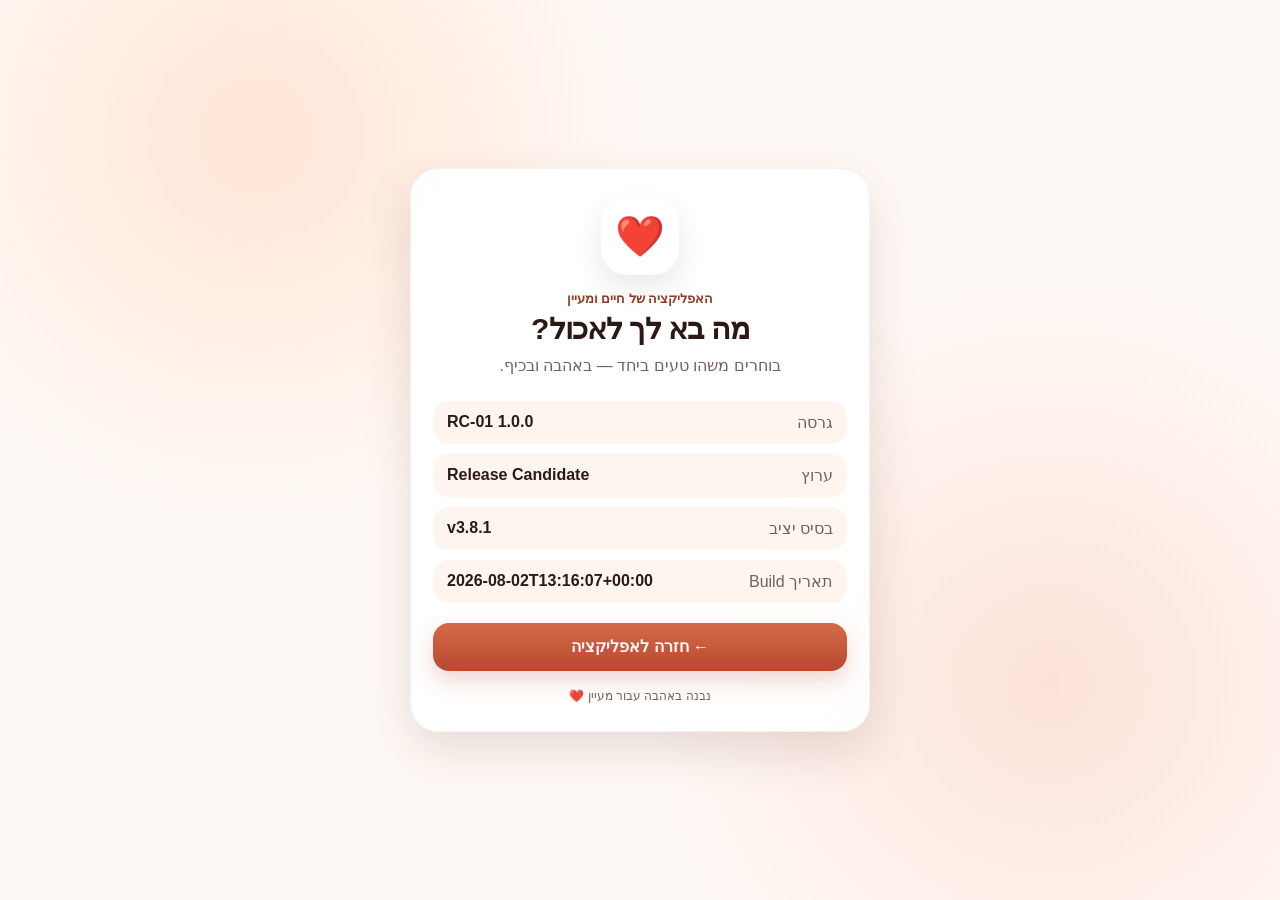
==== about.html @ 9ab201d4 "Add files via upload" ====
<!doctype html>
<html lang="he" dir="rtl">
<head>
  <meta charset="utf-8">
  <meta name="viewport" content="width=device-width, initial-scale=1, viewport-fit=cover">
  <meta name="theme-color" content="#7a3d24">
  <title>אודות — מה בא לך לאכול?</title>
  <style>
    :root {
      color-scheme: light;
      --bg:#fff9f5;
      --surface:rgba(255,255,255,.94);
      --text:#2b1a14;
      --muted:#756159;
      --accent:#c75b39;
      --accent-dark:#8c3c26;
      --shadow:0 18px 48px rgba(71,34,21,.14);
    }
    * { box-sizing:border-box; }
    body {
      min-height:100dvh;
      margin:0;
      display:grid;
      place-items:center;
      padding:max(22px,env(safe-area-inset-top))
              max(18px,env(safe-area-inset-right))
              max(22px,env(safe-area-inset-bottom))
              max(18px,env(safe-area-inset-left));
      font-family:Arial,"Noto Sans Hebrew",sans-serif;
      color:var(--text);
      background:
        radial-gradient(circle at 20% 15%,rgba(255,215,191,.58),transparent 30%),
        radial-gradient(circle at 82% 76%,rgba(247,196,179,.42),transparent 32%),
        var(--bg);
    }
    main {
      width:min(100%,460px);
      padding:28px 22px;
      border:1px solid rgba(123,67,43,.07);
      border-radius:28px;
      background:var(--surface);
      box-shadow:var(--shadow);
      text-align:center;
      backdrop-filter:blur(14px);
    }
    .logo {
      width:78px;
      height:78px;
      display:grid;
      place-items:center;
      margin:0 auto 16px;
      border-radius:26px;
      background:#fff;
      box-shadow:0 12px 28px rgba(71,34,21,.10);
      font-size:40px;
    }
    .eyebrow {
      margin:0 0 5px;
      color:var(--accent-dark);
      font-size:13px;
      font-weight:800;
    }
    h1 {
      margin:0;
      font-size:30px;
      letter-spacing:-.03em;
    }
    .subtitle {
      margin:8px 0 22px;
      color:var(--muted);
      line-height:1.55;
    }
    .info {
      display:grid;
      gap:10px;
      margin:0 0 20px;
      text-align:right;
    }
    .row {
      display:flex;
      justify-content:space-between;
      gap:16px;
      padding:12px 14px;
      border-radius:16px;
      background:rgba(255,244,237,.86);
    }
    .row span { color:var(--muted); }
    .row strong { text-align:left; overflow-wrap:anywhere; }
    .back {
      width:100%;
      min-height:48px;
      display:inline-flex;
      align-items:center;
      justify-content:center;
      border-radius:16px;
      background:linear-gradient(180deg,#d36b47,#b94830);
      color:#fff;
      text-decoration:none;
      font-weight:900;
      box-shadow:0 10px 22px rgba(185,72,48,.22);
    }
    footer {
      margin-top:18px;
      color:var(--muted);
      font-size:12px;
    }
  </style>
</head>
<body>
  <main>
    <div class="logo">❤️</div>
    <p class="eyebrow">האפליקציה של חיים ומעיין</p>
    <h1>מה בא לך לאכול?</h1>
    <p class="subtitle">בוחרים משהו טעים ביחד — באהבה ובכיף.</p>

    <section class="info" aria-label="פרטי גרסה">
      <div class="row"><span>גרסה</span><strong>1.0.0 RC‑01</strong></div>
      <div class="row"><span>ערוץ</span><strong>Release Candidate</strong></div>
      <div class="row"><span>בסיס יציב</span><strong>v3.8.1</strong></div>
      <div class="row"><span>תאריך Build</span><strong>2026-08-02T13:16:07+00:00</strong></div>
    </section>

    <a class="back" href="index.html">← חזרה לאפליקציה</a>
    <footer>נבנה באהבה עבור מעיין ❤️</footer>
  </main>
</body>
</html>
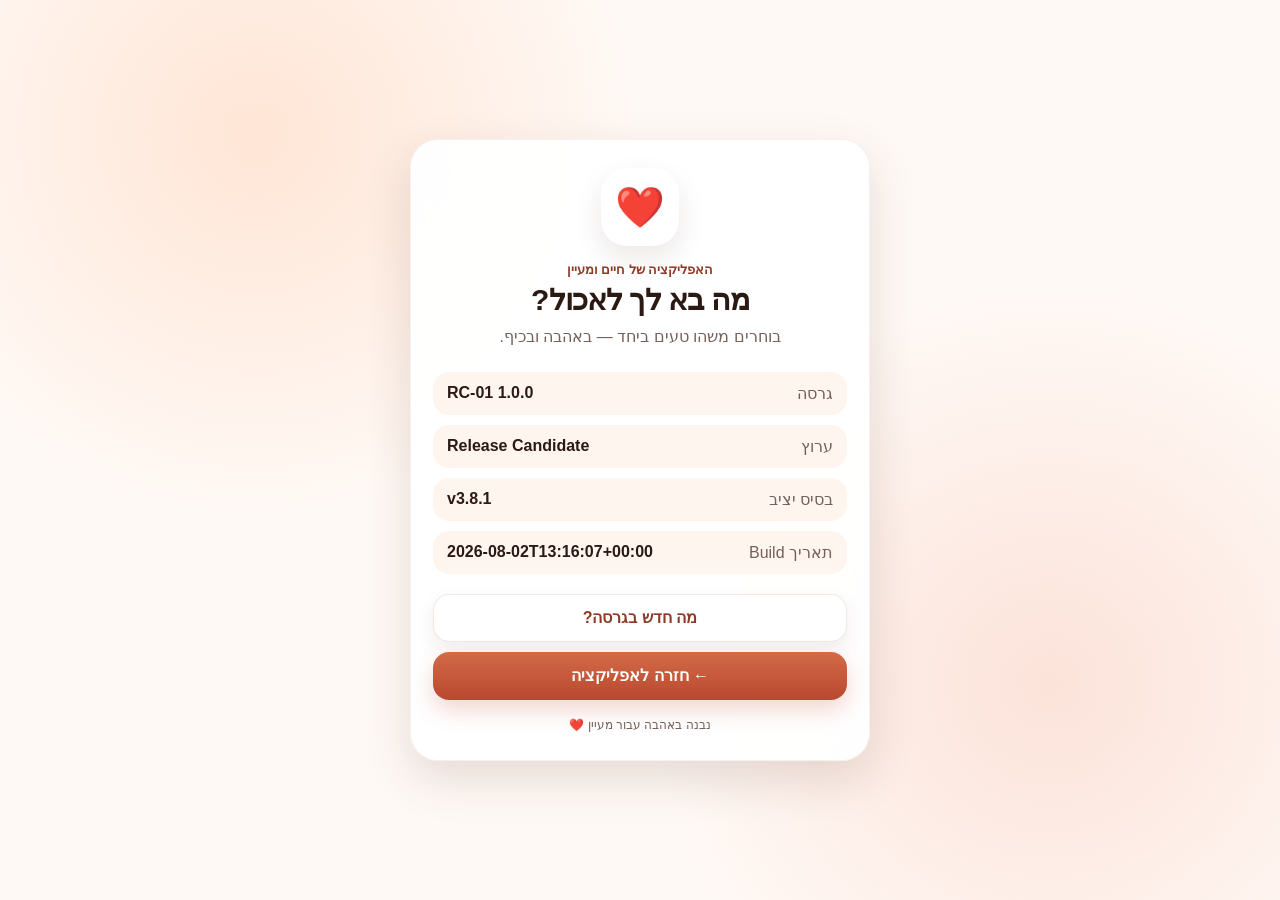
==== commit 00e2f00d: "Add files via upload" ====
--- a/about.html
+++ b/about.html
@@ -86,6 +86,10 @@
     }
     .row span { color:var(--muted); }
     .row strong { text-align:left; overflow-wrap:anywhere; }
+    .about-actions {
+      display:grid;
+      gap:10px;
+    }
     .back {
       width:100%;
       min-height:48px;
@@ -98,6 +102,12 @@
       text-decoration:none;
       font-weight:900;
       box-shadow:0 10px 22px rgba(185,72,48,.22);
+    }
+    .back.secondary {
+      background:#fff;
+      color:var(--accent-dark);
+      border:1px solid rgba(123,67,43,.12);
+      box-shadow:0 8px 20px rgba(71,34,21,.08);
     }
     footer {
       margin-top:18px;
@@ -120,7 +130,10 @@
       <div class="row"><span>תאריך Build</span><strong>2026-08-02T13:16:07+00:00</strong></div>
     </section>
 
-    <a class="back" href="index.html">← חזרה לאפליקציה</a>
+    <div class="about-actions">
+      <a class="back secondary" href="release-notes.html">מה חדש בגרסה?</a>
+      <a class="back" href="index.html">← חזרה לאפליקציה</a>
+    </div>
     <footer>נבנה באהבה עבור מעיין ❤️</footer>
   </main>
 </body>
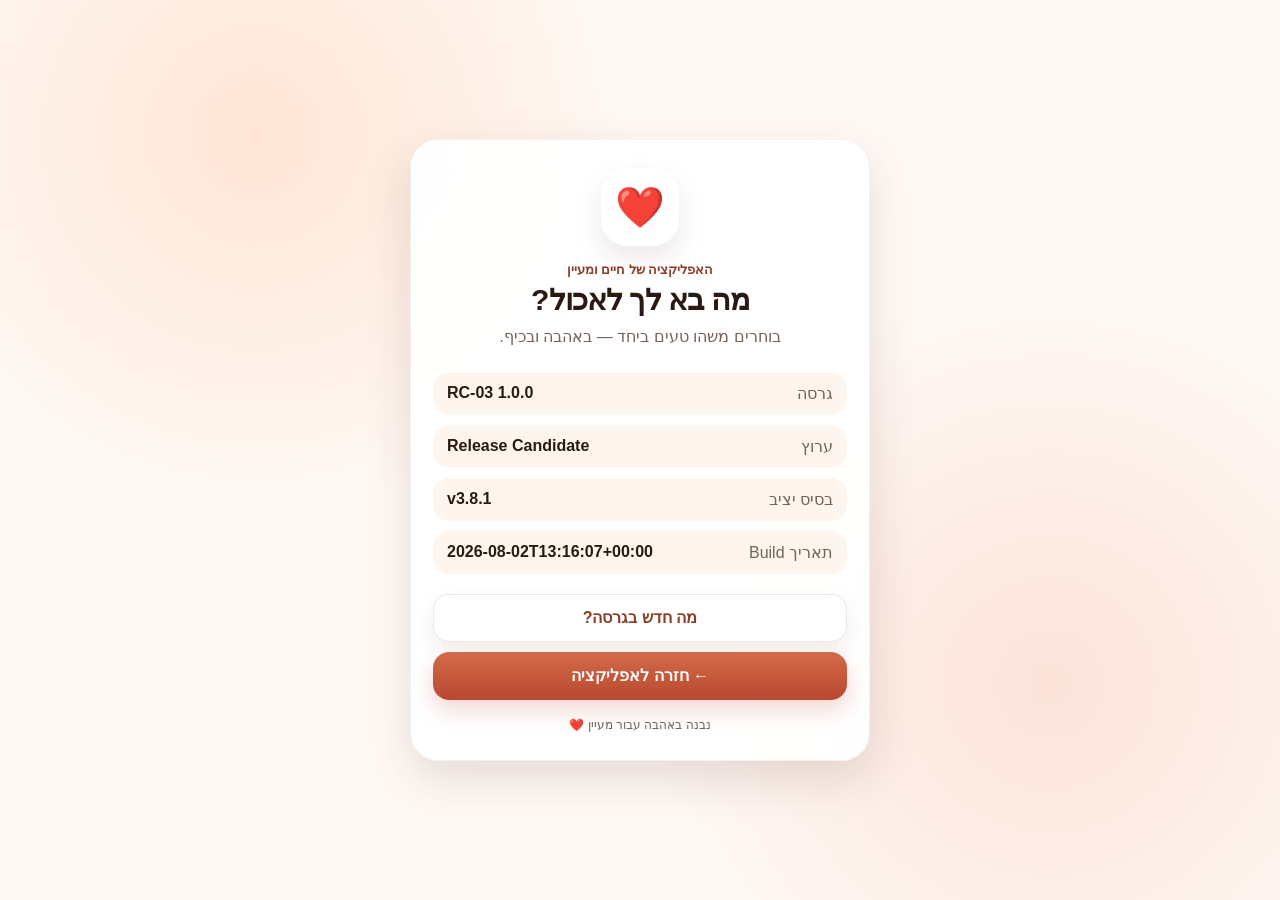
==== commit 3ca43822: "Add files via upload" ====
--- a/about.html
+++ b/about.html
@@ -124,7 +124,7 @@
     <p class="subtitle">בוחרים משהו טעים ביחד — באהבה ובכיף.</p>
 
     <section class="info" aria-label="פרטי גרסה">
-      <div class="row"><span>גרסה</span><strong>1.0.0 RC‑01</strong></div>
+      <div class="row"><span>גרסה</span><strong>1.0.0 RC‑03</strong></div>
       <div class="row"><span>ערוץ</span><strong>Release Candidate</strong></div>
       <div class="row"><span>בסיס יציב</span><strong>v3.8.1</strong></div>
       <div class="row"><span>תאריך Build</span><strong>2026-08-02T13:16:07+00:00</strong></div>
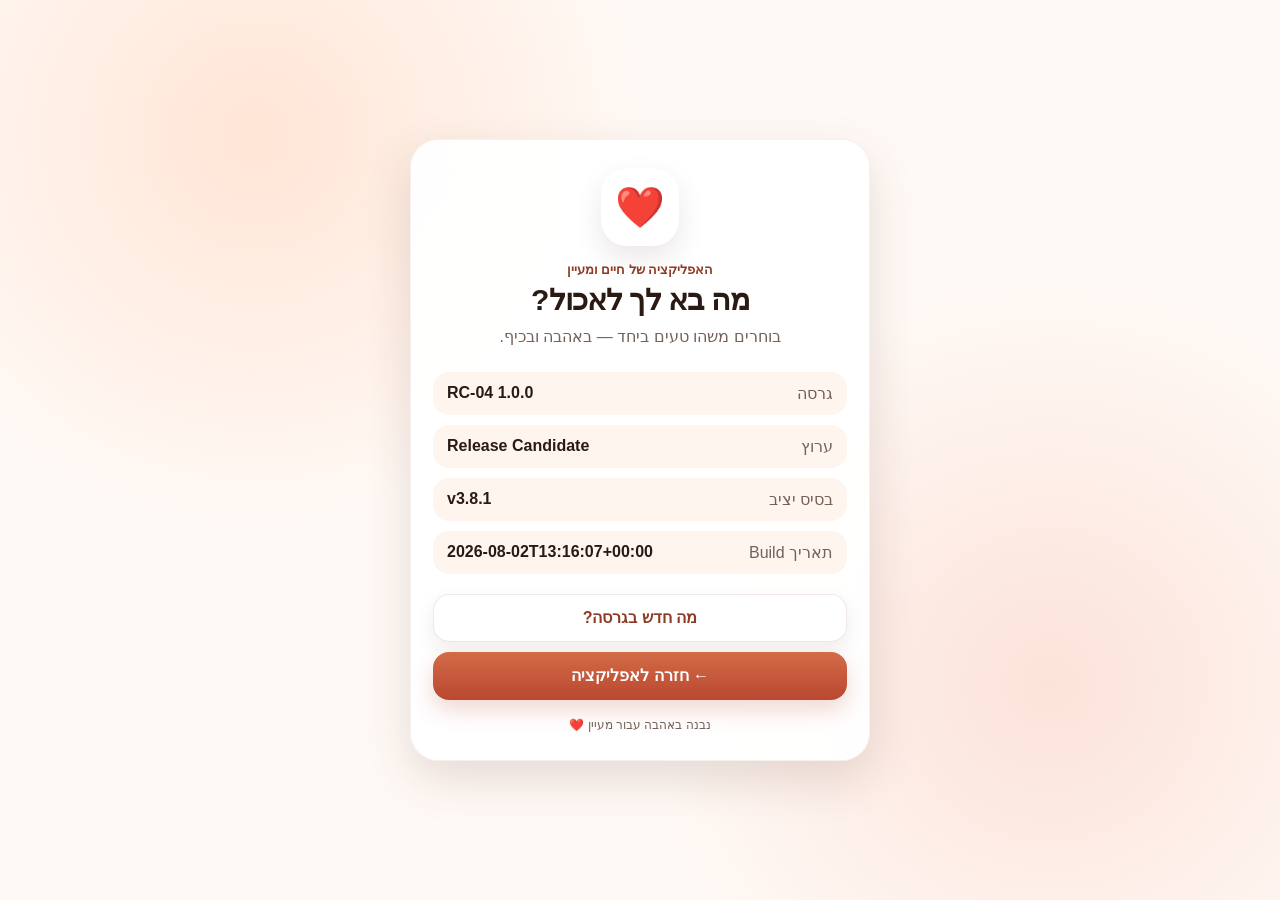
==== commit 8b09662f: "Add files via upload" ====
--- a/about.html
+++ b/about.html
@@ -17,6 +17,14 @@
       --shadow:0 18px 48px rgba(71,34,21,.14);
     }
     * { box-sizing:border-box; }
+    .skip-link {
+      position:fixed; top:8px; right:12px; z-index:20;
+      padding:9px 12px; border-radius:12px;
+      background:#2b1a14; color:#fff; text-decoration:none;
+      font-weight:900; transform:translateY(-150%);
+    }
+    .skip-link:focus { transform:translateY(0); }
+    a:focus-visible { outline:3px solid rgba(140,60,38,.72); outline-offset:3px; }
     body {
       min-height:100dvh;
       margin:0;
@@ -117,14 +125,15 @@
   </style>
 </head>
 <body>
-  <main>
+  <a href="#mainContent" class="skip-link">דלגו לתוכן הראשי</a>
+  <main id="mainContent">
     <div class="logo">❤️</div>
     <p class="eyebrow">האפליקציה של חיים ומעיין</p>
     <h1>מה בא לך לאכול?</h1>
     <p class="subtitle">בוחרים משהו טעים ביחד — באהבה ובכיף.</p>
 
     <section class="info" aria-label="פרטי גרסה">
-      <div class="row"><span>גרסה</span><strong>1.0.0 RC‑03</strong></div>
+      <div class="row"><span>גרסה</span><strong>1.0.0 RC‑04</strong></div>
       <div class="row"><span>ערוץ</span><strong>Release Candidate</strong></div>
       <div class="row"><span>בסיס יציב</span><strong>v3.8.1</strong></div>
       <div class="row"><span>תאריך Build</span><strong>2026-08-02T13:16:07+00:00</strong></div>
